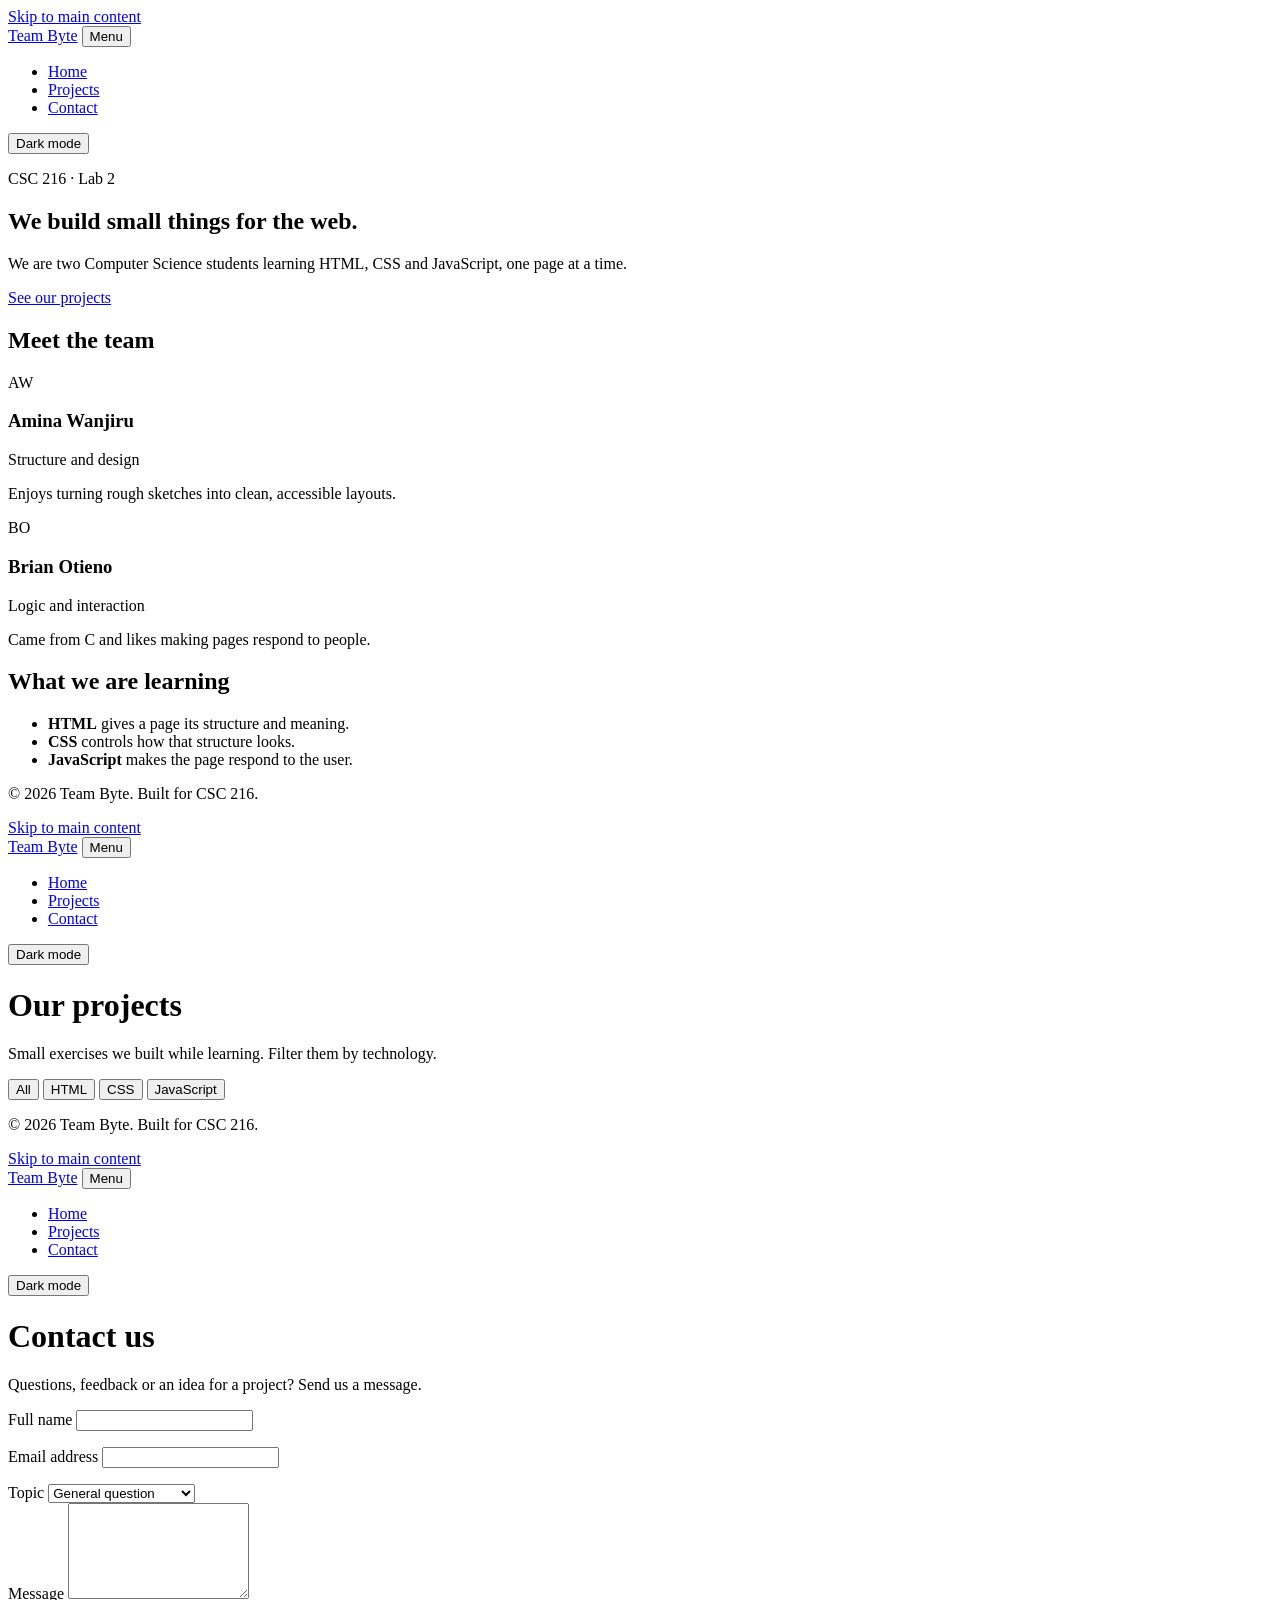
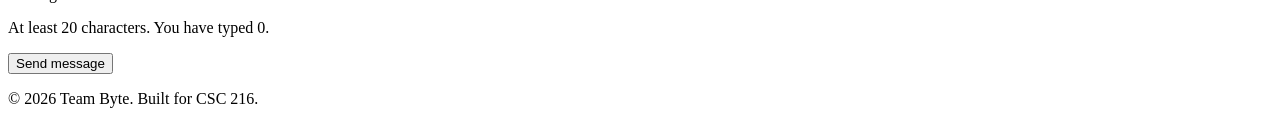
==== index.html @ ed64c104 "Add interacticity with Javascript" ====
<!DOCTYPE html>
<html lang="en">
<head>
  <meta charset="UTF-8">
  <meta name="viewport" content="width=device-width, initial-scale=1.0">
  <meta name="description" content="Team Byte: a CSC 216 web development pair.">
  <title>Home | Team Byte</title>
  <link rel="stylesheet" href="css/styles.css">
  <script src="js/script.js" defer></script>
</head>
<body>
  <a class="skip-link" href="#main">Skip to main content</a>

  <header class="site-header">
    <div class="container header-inner">
      <a class="logo" href="index.html">Team Byte</a>
      <button class="nav-toggle" type="button" aria-expanded="false" aria-controls="site-nav">Menu</button>
      <nav id="site-nav" class="site-nav" aria-label="Main">
        <ul>
          <li><a href="index.html" aria-current="page">Home</a></li>
          <li><a href="projects.html">Projects</a></li>
          <li><a href="contact.html">Contact</a></li>
        </ul>
      </nav>
      <button class="theme-toggle" type="button" aria-pressed="false">Dark mode</button>
    </div>
  </header>

  <main id="main">
    <section class="hero">
      <div class="container">
        <p class="eyebrow">CSC 216 · Lab 2</p>
        <h1>We build small things for the web.</h1>
        <p class="lead">We are two Computer Science students learning HTML, CSS and JavaScript, one page at a time.</p>
        <a class="button" href="projects.html">See our projects</a>
      </div>
    </section>

    <section class="container section" aria-labelledby="team-heading">
      <h2 id="team-heading">Meet the team</h2>
      <div class="team-grid">
        <article class="card">
          <div class="avatar" aria-hidden="true">AW</div>
          <h3>Amina Wanjiru</h3>
          <p class="role">Structure and design</p>
          <p>Enjoys turning rough sketches into clean, accessible layouts.</p>
        </article>
        <article class="card">
          <div class="avatar" aria-hidden="true">BO</div>
          <h3>Brian Otieno</h3>
          <p class="role">Logic and interaction</p>
          <p>Came from C and likes making pages respond to people.</p>
        </article>
      </div>
    </section>

    <section class="container section" aria-labelledby="learning-heading">
      <h2 id="learning-heading">What we are learning</h2>
      <ul class="skill-list">
        <li><strong>HTML</strong> gives a page its structure and meaning.</li>
        <li><strong>CSS</strong> controls how that structure looks.</li>
        <li><strong>JavaScript</strong> makes the page respond to the user.</li>
      </ul>
    </section>
  </main>

  <footer class="site-footer">
    <div class="container">
      <p>© <span id="year">2026</span> Team Byte. Built for CSC 216.</p>
    </div>
  </footer>
</body>
</html>
<!DOCTYPE html>
<html lang="en">
<head>
  <meta charset="UTF-8">
  <meta name="viewport" content="width=device-width, initial-scale=1.0">
  <meta name="description" content="Projects built by Team Byte while learning web development.">
  <title>Projects | Team Byte</title>
  <link rel="stylesheet" href="css/styles.css">
  <script src="js/script.js" defer></script>
</head>
<body>
  <a class="skip-link" href="#main">Skip to main content</a>

  <header class="site-header">
    <div class="container header-inner">
      <a class="logo" href="index.html">Team Byte</a>
      <button class="nav-toggle" type="button" aria-expanded="false" aria-controls="site-nav">Menu</button>
      <nav id="site-nav" class="site-nav" aria-label="Main">
        <ul>
          <li><a href="index.html">Home</a></li>
          <li><a href="projects.html" aria-current="page">Projects</a></li>
          <li><a href="contact.html">Contact</a></li>
        </ul>
      </nav>
      <button class="theme-toggle" type="button" aria-pressed="false">Dark mode</button>
    </div>
  </header>

  <main id="main" class="container">
    <header class="page-header">
      <h1>Our projects</h1>
      <p class="lead">Small exercises we built while learning. Filter them by technology.</p>
    </header>

    <div class="filters" role="group" aria-label="Filter projects by technology">
      <button class="filter-btn" type="button" data-filter="all" aria-pressed="true">All</button>
      <button class="filter-btn" type="button" data-filter="html" aria-pressed="false">HTML</button>
      <button class="filter-btn" type="button" data-filter="css" aria-pressed="false">CSS</button>
      <button class="filter-btn" type="button" data-filter="js" aria-pressed="false">JavaScript</button>
    </div>

    <p id="project-count" class="project-count" aria-live="polite"></p>
    <div id="project-list" class="project-grid"></div>

    <noscript>
      <p>Turn on JavaScript to see the project list.</p>
    </noscript>
  </main>

  <footer class="site-footer">
    <div class="container">
      <p>© <span id="year">2026</span> Team Byte. Built for CSC 216.</p>
    </div>
  </footer>
</body>
</html>
<!DOCTYPE html>
<html lang="en">
<head>
  <meta charset="UTF-8">
  <meta name="viewport" content="width=device-width, initial-scale=1.0">
  <meta name="description" content="Send a message to Team Byte.">
  <title>Contact | Team Byte</title>
  <link rel="stylesheet" href="css/styles.css">
  <script src="js/script.js" defer></script>
</head>
<body>
  <a class="skip-link" href="#main">Skip to main content</a>

  <header class="site-header">
    <div class="container header-inner">
      <a class="logo" href="index.html">Team Byte</a>
      <button class="nav-toggle" type="button" aria-expanded="false" aria-controls="site-nav">Menu</button>
      <nav id="site-nav" class="site-nav" aria-label="Main">
        <ul>
          <li><a href="index.html">Home</a></li>
          <li><a href="projects.html">Projects</a></li>
          <li><a href="contact.html" aria-current="page">Contact</a></li>
        </ul>
      </nav>
      <button class="theme-toggle" type="button" aria-pressed="false">Dark mode</button>
    </div>
  </header>

  <main id="main" class="container">
    <header class="page-header">
      <h1>Contact us</h1>
      <p class="lead">Questions, feedback or an idea for a project? Send us a message.</p>
    </header>

    <form id="contact-form" class="contact-form" novalidate>
      <div class="field">
        <label for="name">Full name</label>
        <input type="text" id="name" name="name" autocomplete="name" required aria-describedby="name-error">
        <p class="error" id="name-error"></p>
      </div>

      <div class="field">
        <label for="email">Email address</label>
        <input type="email" id="email" name="email" autocomplete="email" required aria-describedby="email-error">
        <p class="error" id="email-error"></p>
      </div>

      <div class="field">
        <label for="topic">Topic</label>
        <select id="topic" name="topic">
          <option value="general">General question</option>
          <option value="collaboration">Collaboration</option>
          <option value="feedback">Feedback on our site</option>
        </select>
      </div>

      <div class="field">
        <label for="message">Message</label>
        <textarea id="message" name="message" rows="6" required minlength="20" aria-describedby="message-hint message-error"></textarea>
        <p class="hint" id="message-hint">At least 20 characters. You have typed <span id="char-count">0</span>.</p>
        <p class="error" id="message-error"></p>
      </div>

      <button class="button" type="submit">Send message</button>
      <p id="form-status" class="form-status" role="status"></p>
    </form>
  </main>

  <footer class="site-footer">
    <div class="container">
      <p>© <span id="year">2026</span> Team Byte. Built for CSC 216.</p>
    </div>
  </footer>
</body>
</html>
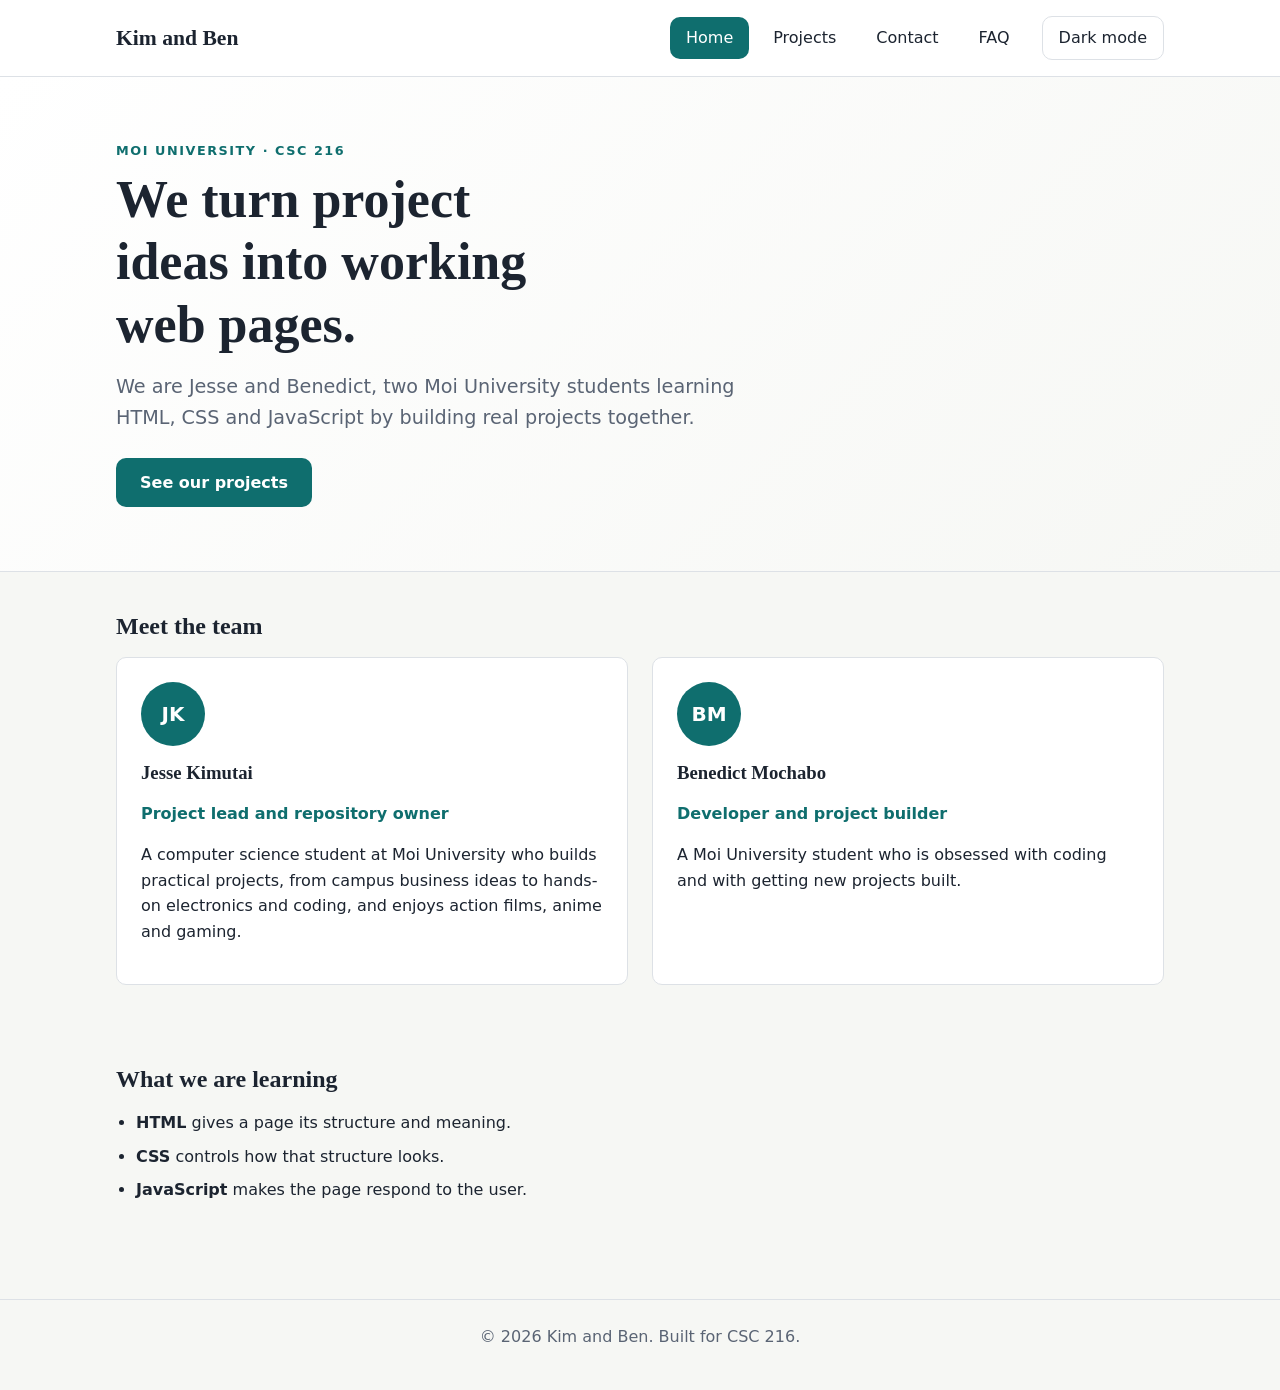
==== commit e153b369: "Fix navigation link to projects page" ====
--- a/index.html
+++ b/index.html
@@ -3,8 +3,8 @@
 <head>
   <meta charset="UTF-8">
   <meta name="viewport" content="width=device-width, initial-scale=1.0">
-  <meta name="description" content="Team Byte: a CSC 216 web development pair.">
-  <title>Home | Team Byte</title>
+  <meta name="description" content="Kim and Ben: a CSC 216 web development pair.">
+  <title>Home | Kim and Ben</title>
   <link rel="stylesheet" href="css/styles.css">
   <script src="js/script.js" defer></script>
 </head>
@@ -13,13 +13,14 @@
 
   <header class="site-header">
     <div class="container header-inner">
-      <a class="logo" href="index.html">Team Byte</a>
+      <a class="logo" href="index.html">Kim and Ben</a>
       <button class="nav-toggle" type="button" aria-expanded="false" aria-controls="site-nav">Menu</button>
       <nav id="site-nav" class="site-nav" aria-label="Main">
         <ul>
           <li><a href="index.html" aria-current="page">Home</a></li>
           <li><a href="projects.html">Projects</a></li>
           <li><a href="contact.html">Contact</a></li>
+          <li><a href="faq.html">FAQ</a></li>
         </ul>
       </nav>
       <button class="theme-toggle" type="button" aria-pressed="false">Dark mode</button>
@@ -29,9 +30,9 @@
   <main id="main">
     <section class="hero">
       <div class="container">
-        <p class="eyebrow">CSC 216 · Lab 2</p>
-        <h1>We build small things for the web.</h1>
-        <p class="lead">We are two Computer Science students learning HTML, CSS and JavaScript, one page at a time.</p>
+        <p class="eyebrow">Moi University · CSC 216</p>
+        <h1>We turn project ideas into working web pages.</h1>
+        <p class="lead">We are Jesse and Benedict, two Moi University students learning HTML, CSS and JavaScript by building real projects together.</p>
         <a class="button" href="projects.html">See our projects</a>
       </div>
     </section>
@@ -40,16 +41,16 @@
       <h2 id="team-heading">Meet the team</h2>
       <div class="team-grid">
         <article class="card">
-          <div class="avatar" aria-hidden="true">AW</div>
-          <h3>Amina Wanjiru</h3>
-          <p class="role">Structure and design</p>
-          <p>Enjoys turning rough sketches into clean, accessible layouts.</p>
+          <div class="avatar" aria-hidden="true">JK</div>
+          <h3>Jesse Kimutai</h3>
+          <p class="role">Project lead and repository owner</p>
+          <p>A computer science student at Moi University who builds practical projects, from campus business ideas to hands-on electronics and coding, and enjoys action films, anime and gaming.</p>
         </article>
         <article class="card">
-          <div class="avatar" aria-hidden="true">BO</div>
-          <h3>Brian Otieno</h3>
-          <p class="role">Logic and interaction</p>
-          <p>Came from C and likes making pages respond to people.</p>
+          <div class="avatar" aria-hidden="true">BM</div>
+          <h3>Benedict Mochabo</h3>
+          <p class="role">Developer and project builder</p>
+          <p>A Moi University student who is obsessed with coding and with getting new projects built.</p>
         </article>
       </div>
     </section>
@@ -64,141 +65,11 @@
     </section>
   </main>
 
-  <footer class="site-footer">
+   <footer class="site-footer">
     <div class="container">
-      <p>© <span id="year">2026</span> Team Byte. Built for CSC 216.</p>
+      <p>© <span id="year">2026</span> Kim and Ben. Built for CSC 216.</p>
     </div>
   </footer>
 </body>
 </html>
-<!DOCTYPE html>
-<html lang="en">
-<head>
-  <meta charset="UTF-8">
-  <meta name="viewport" content="width=device-width, initial-scale=1.0">
-  <meta name="description" content="Projects built by Team Byte while learning web development.">
-  <title>Projects | Team Byte</title>
-  <link rel="stylesheet" href="css/styles.css">
-  <script src="js/script.js" defer></script>
-</head>
-<body>
-  <a class="skip-link" href="#main">Skip to main content</a>
 
-  <header class="site-header">
-    <div class="container header-inner">
-      <a class="logo" href="index.html">Team Byte</a>
-      <button class="nav-toggle" type="button" aria-expanded="false" aria-controls="site-nav">Menu</button>
-      <nav id="site-nav" class="site-nav" aria-label="Main">
-        <ul>
-          <li><a href="index.html">Home</a></li>
-          <li><a href="projects.html" aria-current="page">Projects</a></li>
-          <li><a href="contact.html">Contact</a></li>
-        </ul>
-      </nav>
-      <button class="theme-toggle" type="button" aria-pressed="false">Dark mode</button>
-    </div>
-  </header>
-
-  <main id="main" class="container">
-    <header class="page-header">
-      <h1>Our projects</h1>
-      <p class="lead">Small exercises we built while learning. Filter them by technology.</p>
-    </header>
-
-    <div class="filters" role="group" aria-label="Filter projects by technology">
-      <button class="filter-btn" type="button" data-filter="all" aria-pressed="true">All</button>
-      <button class="filter-btn" type="button" data-filter="html" aria-pressed="false">HTML</button>
-      <button class="filter-btn" type="button" data-filter="css" aria-pressed="false">CSS</button>
-      <button class="filter-btn" type="button" data-filter="js" aria-pressed="false">JavaScript</button>
-    </div>
-
-    <p id="project-count" class="project-count" aria-live="polite"></p>
-    <div id="project-list" class="project-grid"></div>
-
-    <noscript>
-      <p>Turn on JavaScript to see the project list.</p>
-    </noscript>
-  </main>
-
-  <footer class="site-footer">
-    <div class="container">
-      <p>© <span id="year">2026</span> Team Byte. Built for CSC 216.</p>
-    </div>
-  </footer>
-</body>
-</html>
-<!DOCTYPE html>
-<html lang="en">
-<head>
-  <meta charset="UTF-8">
-  <meta name="viewport" content="width=device-width, initial-scale=1.0">
-  <meta name="description" content="Send a message to Team Byte.">
-  <title>Contact | Team Byte</title>
-  <link rel="stylesheet" href="css/styles.css">
-  <script src="js/script.js" defer></script>
-</head>
-<body>
-  <a class="skip-link" href="#main">Skip to main content</a>
-
-  <header class="site-header">
-    <div class="container header-inner">
-      <a class="logo" href="index.html">Team Byte</a>
-      <button class="nav-toggle" type="button" aria-expanded="false" aria-controls="site-nav">Menu</button>
-      <nav id="site-nav" class="site-nav" aria-label="Main">
-        <ul>
-          <li><a href="index.html">Home</a></li>
-          <li><a href="projects.html">Projects</a></li>
-          <li><a href="contact.html" aria-current="page">Contact</a></li>
-        </ul>
-      </nav>
-      <button class="theme-toggle" type="button" aria-pressed="false">Dark mode</button>
-    </div>
-  </header>
-
-  <main id="main" class="container">
-    <header class="page-header">
-      <h1>Contact us</h1>
-      <p class="lead">Questions, feedback or an idea for a project? Send us a message.</p>
-    </header>
-
-    <form id="contact-form" class="contact-form" novalidate>
-      <div class="field">
-        <label for="name">Full name</label>
-        <input type="text" id="name" name="name" autocomplete="name" required aria-describedby="name-error">
-        <p class="error" id="name-error"></p>
-      </div>
-
-      <div class="field">
-        <label for="email">Email address</label>
-        <input type="email" id="email" name="email" autocomplete="email" required aria-describedby="email-error">
-        <p class="error" id="email-error"></p>
-      </div>
-
-      <div class="field">
-        <label for="topic">Topic</label>
-        <select id="topic" name="topic">
-          <option value="general">General question</option>
-          <option value="collaboration">Collaboration</option>
-          <option value="feedback">Feedback on our site</option>
-        </select>
-      </div>
-
-      <div class="field">
-        <label for="message">Message</label>
-        <textarea id="message" name="message" rows="6" required minlength="20" aria-describedby="message-hint message-error"></textarea>
-        <p class="hint" id="message-hint">At least 20 characters. You have typed <span id="char-count">0</span>.</p>
-        <p class="error" id="message-error"></p>
-      </div>
-
-      <button class="button" type="submit">Send message</button>
-      <p id="form-status" class="form-status" role="status"></p>
-    </form>
-  </main>
-
-  <footer class="site-footer">
-    <div class="container">
-      <p>© <span id="year">2026</span> Team Byte. Built for CSC 216.</p>
-    </div>
-  </footer>
-</body>
-</html>
--- a/css/styles.css
+++ b/css/styles.css
@@ -0,0 +1,417 @@
+/* =====================================================
+   Team website stylesheet (CSC 216, Lab 2)
+   One file styles every page on the site.
+   ===================================================== */
+
+/* ---------- 1. Design tokens ---------- */
+:root {
+  --color-bg: #f6f7f4;
+  --color-surface: #ffffff;
+  --color-text: #1c2430;
+  --color-muted: #5a6474;
+  --color-primary: #0f6e6e;
+  --color-primary-dark: #0a5050;
+  --color-on-primary: #ffffff;
+  --color-border: #dde1e6;
+  --color-error: #b3261e;
+  --color-success: #1e7b3a;
+
+  --font-body: system-ui, -apple-system, "Segoe UI", Roboto, Arial, sans-serif;
+  --font-heading: Georgia, "Times New Roman", serif;
+
+  --space-1: 0.5rem;
+  --space-2: 1rem;
+  --space-3: 1.5rem;
+  --space-4: 2.5rem;
+  --space-5: 4rem;
+
+  --radius: 10px;
+  --max-width: 1080px;
+}
+
+body.dark {
+  --color-bg: #11161d;
+  --color-surface: #1a212b;
+  --color-text: #e7ebf0;
+  --color-muted: #a2abb9;
+  --color-primary: #4fc1c1;
+  --color-primary-dark: #83d8d8;
+  --color-on-primary: #0b1f1f;
+  --color-border: #2b3340;
+  --color-error: #ff8a80;
+  --color-success: #7ddc97;
+  color-scheme: dark;
+}
+/* ---------- 2. Base and reset ---------- */
+*,
+*::before,
+*::after {
+  box-sizing: border-box;
+}
+
+body {
+  margin: 0;
+  font-family: var(--font-body);
+  font-size: 1rem;
+  line-height: 1.6;
+  color: var(--color-text);
+  background-color: var(--color-bg);
+  transition: background-color 0.3s ease, color 0.3s ease;
+}
+
+h1,
+h2,
+h3 {
+  font-family: var(--font-heading);
+  line-height: 1.2;
+  margin: 0 0 var(--space-2);
+}
+
+p {
+  margin: 0 0 var(--space-2);
+}
+
+a {
+  color: var(--color-primary);
+}
+
+a:hover {
+  color: var(--color-primary-dark);
+}
+
+img {
+  max-width: 100%;
+  display: block;
+}
+
+:focus-visible {
+  outline: 3px solid var(--color-primary);
+  outline-offset: 3px;
+}
+/* ---------- 3. Layout helpers ---------- */
+.container {
+  width: 100%;
+  max-width: var(--max-width);
+  margin-inline: auto;
+  padding-inline: var(--space-2);
+}
+
+.section {
+  padding-block: var(--space-4);
+}
+
+.skip-link {
+  position: absolute;
+  top: -4rem;
+  left: var(--space-2);
+  z-index: 100;
+  padding: var(--space-1) var(--space-2);
+  border-radius: var(--radius);
+  background-color: var(--color-primary);
+  color: var(--color-on-primary);
+}
+
+.skip-link:focus {
+  top: var(--space-2);
+}
+/* ---------- 4. Header and navigation ---------- */
+.site-header {
+  position: sticky;
+  top: 0;
+  z-index: 10;
+  background-color: var(--color-surface);
+  border-bottom: 1px solid var(--color-border);
+}
+
+.header-inner {
+  display: flex;
+  flex-wrap: wrap;
+  align-items: center;
+  gap: var(--space-2);
+  padding-block: var(--space-2);
+}
+
+.logo {
+  margin-right: auto;
+  font-family: var(--font-heading);
+  font-size: 1.35rem;
+  font-weight: 700;
+  color: var(--color-text);
+  text-decoration: none;
+}
+
+.site-nav ul {
+  display: flex;
+  gap: var(--space-1);
+  margin: 0;
+  padding: 0;
+  list-style: none;
+}
+
+.site-nav a {
+  display: block;
+  padding: var(--space-1) var(--space-2);
+  border-radius: var(--radius);
+  color: var(--color-text);
+  font-weight: 500;
+  text-decoration: none;
+}
+
+.site-nav a:hover {
+  background-color: var(--color-bg);
+}
+
+.site-nav a[aria-current="page"] {
+  background-color: var(--color-primary);
+  color: var(--color-on-primary);
+}
+
+.nav-toggle,
+.theme-toggle {
+  padding: var(--space-1) var(--space-2);
+  border: 1px solid var(--color-border);
+  border-radius: var(--radius);
+  background-color: transparent;
+  color: var(--color-text);
+  font: inherit;
+  cursor: pointer;
+}
+
+.theme-toggle[aria-pressed="true"] {
+  border-color: var(--color-primary);
+  color: var(--color-primary);
+}
+
+.nav-toggle {
+  display: none;
+}
+/* ---------- 5. Buttons and hero ---------- */
+.button {
+  display: inline-block;
+  padding: 0.75rem 1.5rem;
+  border: none;
+  border-radius: var(--radius);
+  background-color: var(--color-primary);
+  color: var(--color-on-primary);
+  font: inherit;
+  font-weight: 600;
+  text-decoration: none;
+  cursor: pointer;
+  transition: background-color 0.2s ease, transform 0.2s ease;
+}
+
+.button:hover {
+  background-color: var(--color-primary-dark);
+  color: var(--color-on-primary);
+  transform: translateY(-2px);
+}
+
+.hero {
+  padding-block: var(--space-5);
+  background: linear-gradient(135deg, var(--color-surface), var(--color-bg));
+  border-bottom: 1px solid var(--color-border);
+}
+
+.hero h1 {
+  max-width: 18ch;
+  font-size: clamp(2rem, 5vw, 3.25rem);
+}
+
+.eyebrow {
+  margin-bottom: var(--space-1);
+  color: var(--color-primary);
+  font-size: 0.8rem;
+  font-weight: 700;
+  letter-spacing: 0.12em;
+  text-transform: uppercase;
+}
+
+.lead {
+  max-width: 55ch;
+  margin-bottom: var(--space-3);
+  color: var(--color-muted);
+  font-size: 1.2rem;
+}
+
+.page-header {
+  padding-block: var(--space-4) var(--space-2);
+}
+/* ---------- 6. Cards and grids ---------- */
+.team-grid,
+.project-grid {
+  display: grid;
+  grid-template-columns: repeat(auto-fit, minmax(260px, 1fr));
+  gap: var(--space-3);
+}
+
+.card {
+  padding: var(--space-3);
+  border: 1px solid var(--color-border);
+  border-radius: var(--radius);
+  background-color: var(--color-surface);
+}
+
+.avatar {
+  display: grid;
+  place-items: center;
+  width: 64px;
+  height: 64px;
+  margin-bottom: var(--space-2);
+  border-radius: 50%;
+  background-color: var(--color-primary);
+  color: var(--color-on-primary);
+  font-size: 1.25rem;
+  font-weight: 700;
+}
+
+.role {
+  color: var(--color-primary);
+  font-weight: 600;
+}
+
+.skill-list {
+  padding-left: 1.25rem;
+}
+
+.skill-list li {
+  margin-bottom: var(--space-1);
+}
+/* ---------- 7. Projects page ---------- */
+.filters {
+  display: flex;
+  flex-wrap: wrap;
+  gap: var(--space-1);
+  margin-bottom: var(--space-2);
+}
+
+.filter-btn {
+  padding: 0.4rem 1rem;
+  border: 1px solid var(--color-border);
+  border-radius: 999px;
+  background-color: var(--color-surface);
+  color: var(--color-text);
+  font: inherit;
+  cursor: pointer;
+}
+
+.filter-btn[aria-pressed="true"] {
+  border-color: var(--color-primary);
+  background-color: var(--color-primary);
+  color: var(--color-on-primary);
+}
+
+.project-count {
+  color: var(--color-muted);
+}
+
+.tag {
+  display: inline-block;
+  margin-bottom: var(--space-1);
+  color: var(--color-primary);
+  font-size: 0.75rem;
+  font-weight: 700;
+  letter-spacing: 0.06em;
+  text-transform: uppercase;
+}
+
+/* ---------- 8. Contact form ---------- */
+.contact-form {
+  max-width: 560px;
+  padding-bottom: var(--space-4);
+}
+
+.field {
+  margin-bottom: var(--space-3);
+}
+
+label {
+  display: block;
+  margin-bottom: 0.35rem;
+  font-weight: 600;
+}
+
+input,
+select,
+textarea {
+  width: 100%;
+  padding: 0.65rem 0.8rem;
+  border: 1px solid var(--color-border);
+  border-radius: var(--radius);
+  background-color: var(--color-surface);
+  color: var(--color-text);
+  font: inherit;
+}
+
+input:focus,
+select:focus,
+textarea:focus {
+  border-color: var(--color-primary);
+}
+
+input[aria-invalid="true"],
+textarea[aria-invalid="true"] {
+  border-color: var(--color-error);
+}
+
+.hint,
+.error {
+  margin: 0.35rem 0 0;
+  font-size: 0.9rem;
+}
+
+.hint {
+  color: var(--color-muted);
+}
+
+.error {
+  min-height: 1.4em;
+  color: var(--color-error);
+}
+
+.form-status {
+  margin-top: var(--space-2);
+  color: var(--color-success);
+  font-weight: 600;
+}
+/* ---------- 9. Footer ---------- */
+.site-footer {
+  margin-top: var(--space-4);
+  padding-block: var(--space-3);
+  border-top: 1px solid var(--color-border);
+  color: var(--color-muted);
+  text-align: center;
+}
+
+/* ---------- 10. Small screens ---------- */
+@media (max-width: 700px) {
+  .nav-toggle {
+    display: inline-block;
+  }
+
+  .site-nav {
+    display: none;
+    order: 3;
+    width: 100%;
+  }
+
+  .site-nav.open {
+    display: block;
+  }
+
+  .site-nav ul {
+    flex-direction: column;
+  }
+
+  .section {
+    padding-block: var(--space-3);
+  }
+}
+
+/* ---------- 11. Respect reduced-motion preferences ---------- */
+@media (prefers-reduced-motion: reduce) {
+  *,
+  *::before,
+  *::after {
+    transition: none !important;
+  }
+}
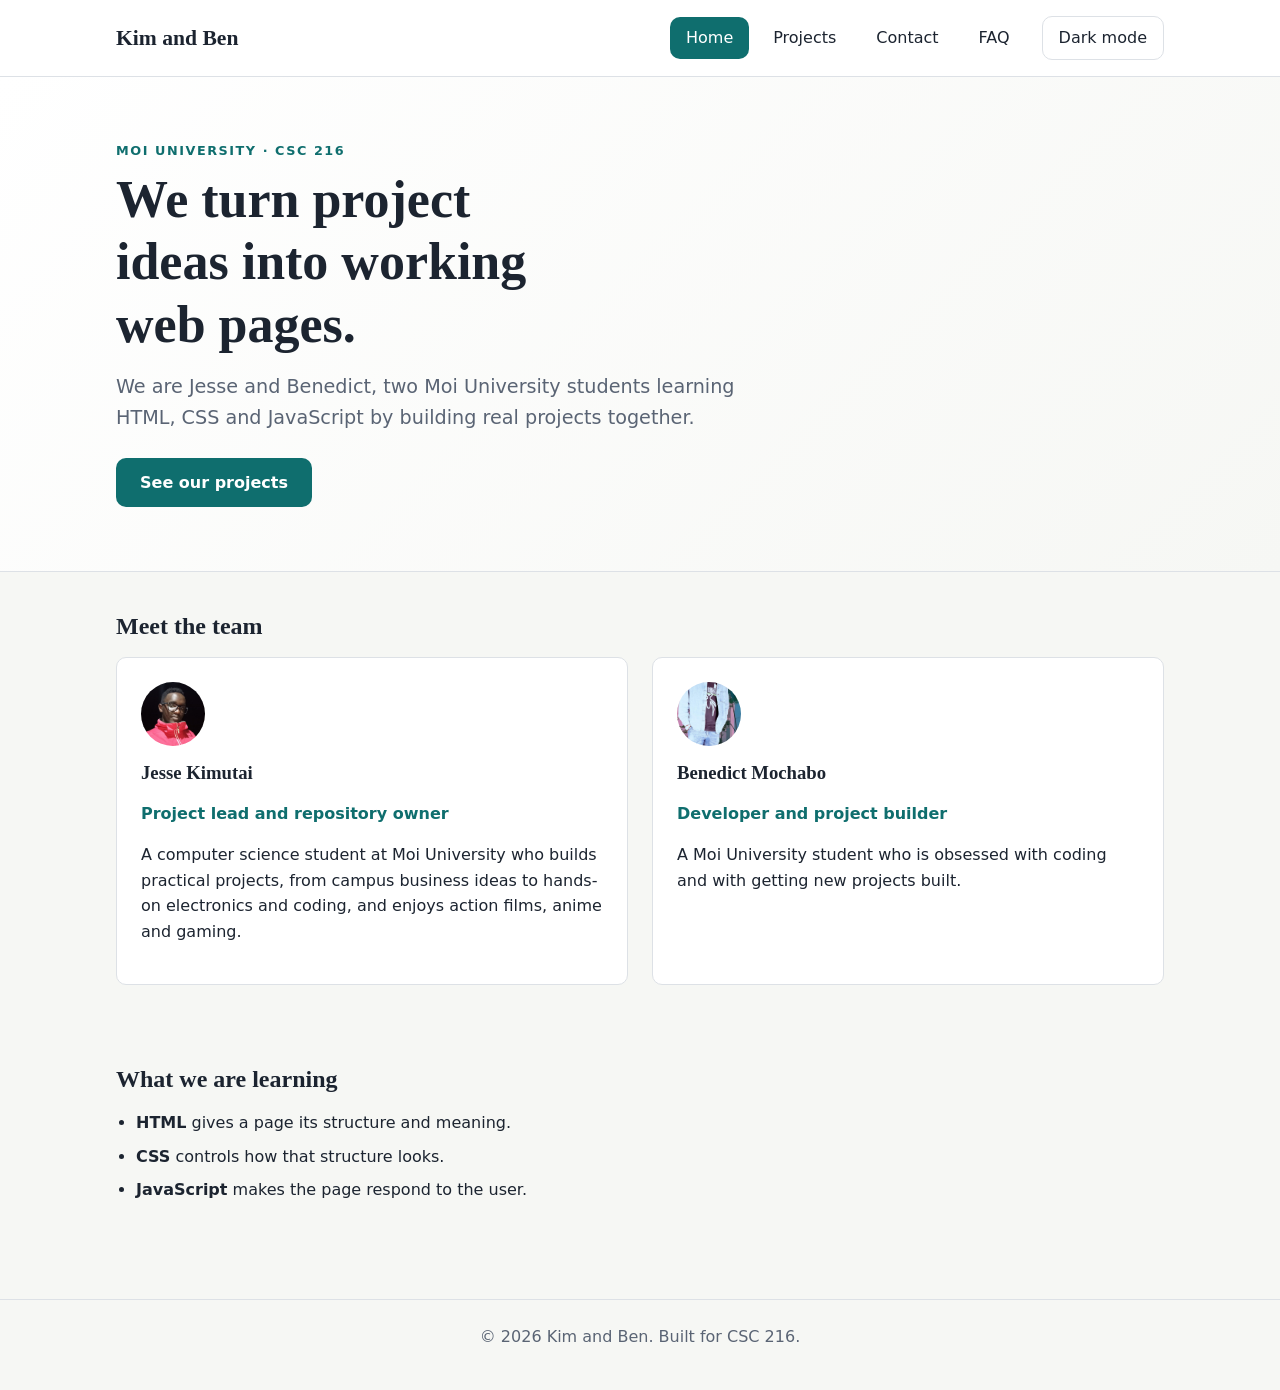
==== commit 714b1ee4: "Personal site and add extensions Co-authored-by: Benedict Mochabo <mochabobenedict@gmail.com>" ====
--- a/index.html
+++ b/index.html
@@ -3,8 +3,8 @@
 <head>
   <meta charset="UTF-8">
   <meta name="viewport" content="width=device-width, initial-scale=1.0">
-  <meta name="description" content="Kim and Ben: a CSC 216 web development pair.">
-  <title>Home | Kim and Ben</title>
+  <meta name="description" content="KIM AND BEN: a CSC 216 web development pair.">
+  <title>Home |Kim and Ben</title>
   <link rel="stylesheet" href="css/styles.css">
   <script src="js/script.js" defer></script>
 </head>
@@ -41,13 +41,13 @@
       <h2 id="team-heading">Meet the team</h2>
       <div class="team-grid">
         <article class="card">
-          <div class="avatar" aria-hidden="true">JK</div>
+          <img class="avatar" src="images/Jesse.jpeg" width="64" height="64" alt="Jesse Kimutai">
           <h3>Jesse Kimutai</h3>
           <p class="role">Project lead and repository owner</p>
           <p>A computer science student at Moi University who builds practical projects, from campus business ideas to hands-on electronics and coding, and enjoys action films, anime and gaming.</p>
         </article>
         <article class="card">
-          <div class="avatar" aria-hidden="true">BM</div>
+          <img class="avatar" src="images/Benedict.jpeg" width="64" height="64" alt="Benedict Mochabo">
           <h3>Benedict Mochabo</h3>
           <p class="role">Developer and project builder</p>
           <p>A Moi University student who is obsessed with coding and with getting new projects built.</p>
--- a/css/styles.css
+++ b/css/styles.css
@@ -259,9 +259,11 @@
   margin-bottom: var(--space-2);
   border-radius: 50%;
   background-color: var(--color-primary);
+  object-fit: cover;
   color: var(--color-on-primary);
   font-size: 1.25rem;
   font-weight: 700;
+  object-fit: cover;
 }
 
 .role {
